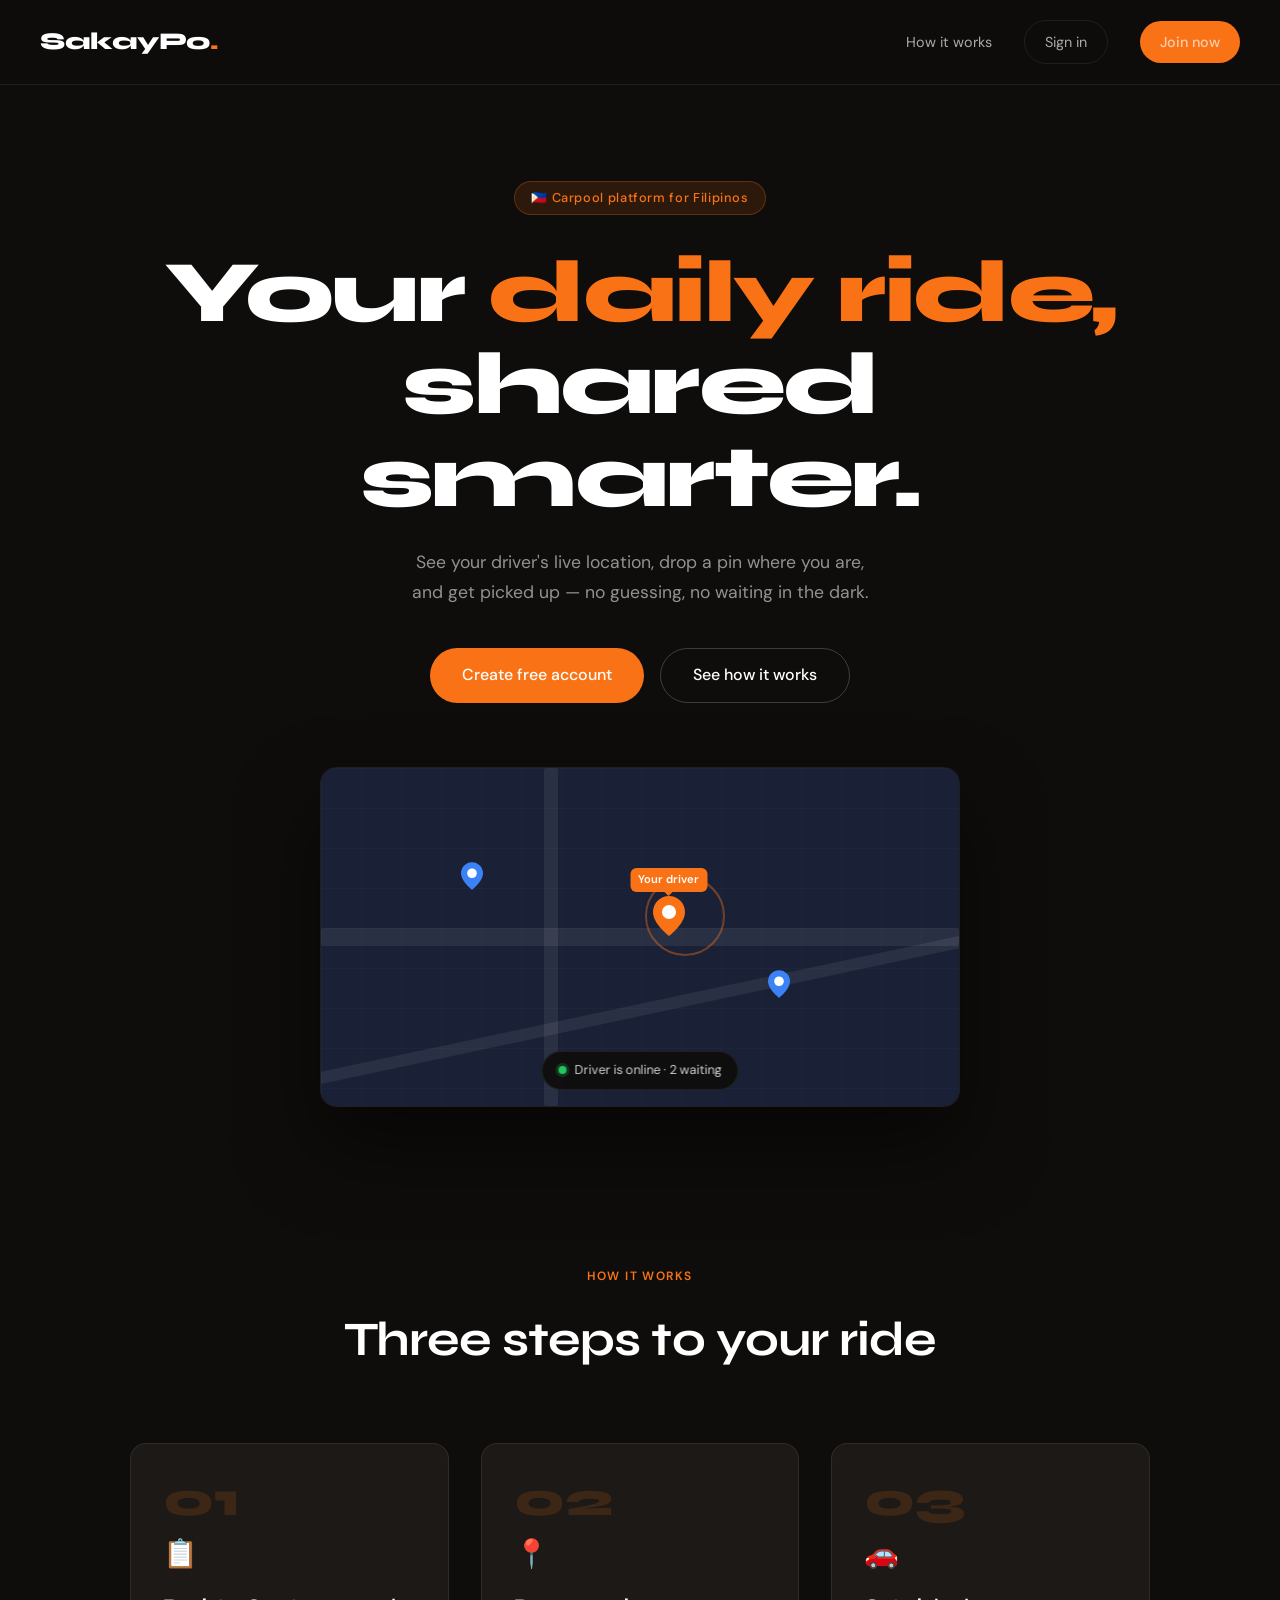
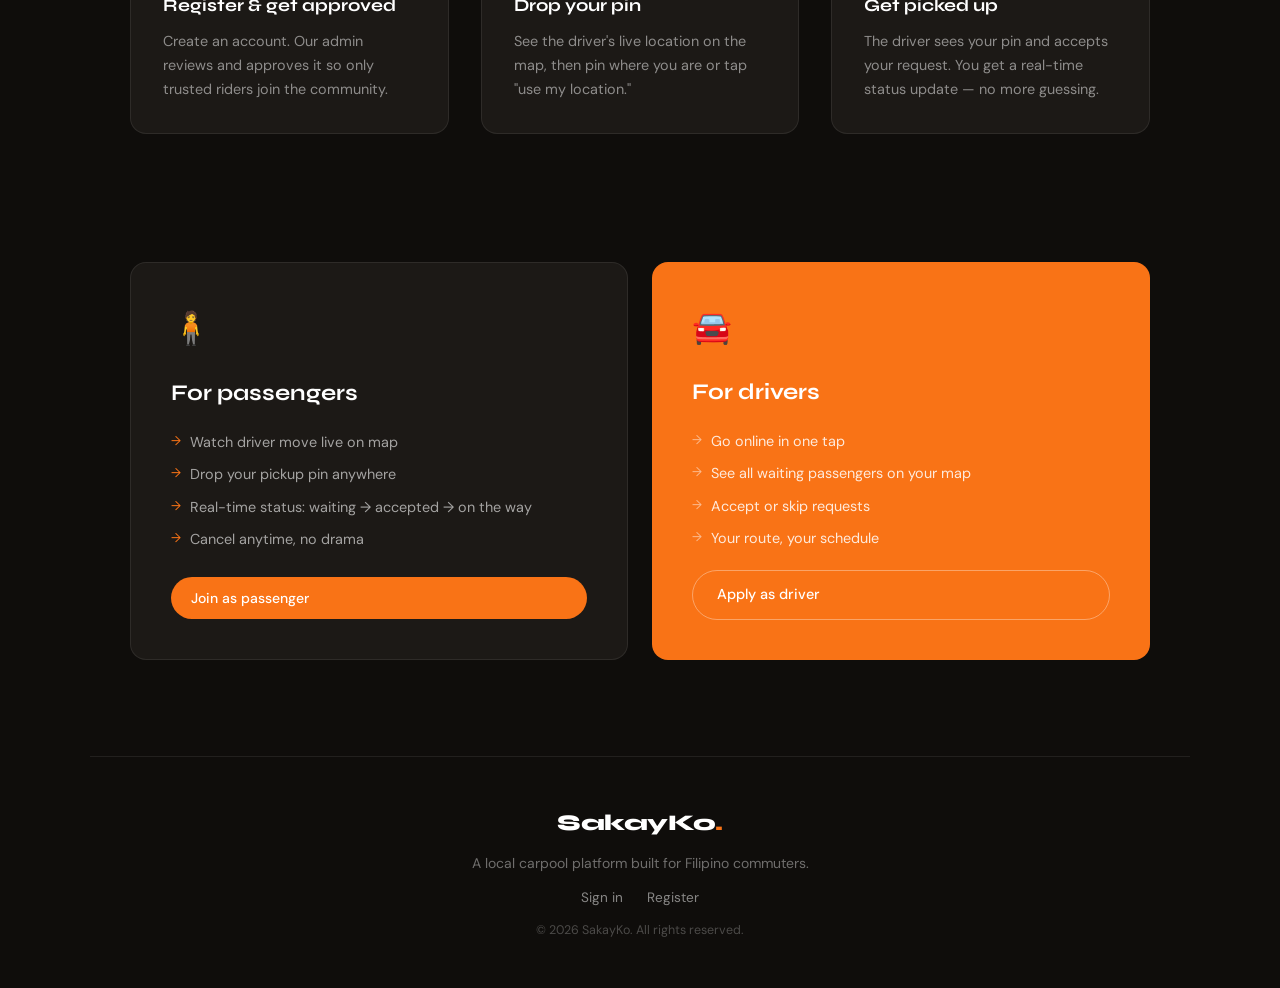
==== index.html @ fe5be933 "Commit to me First" ====
<!DOCTYPE html>
<html lang="en">
<head>
  <meta charset="UTF-8">
  <meta name="viewport" content="width=device-width, initial-scale=1.0">
  <title>SakayKo — Carpool Made Local</title>
  <link rel="preconnect" href="https://fonts.googleapis.com">
  <link href="https://fonts.googleapis.com/css2?family=Syne:wght@400;600;700;800&family=DM+Sans:ital,wght@0,300;0,400;0,500;1,300&display=swap" rel="stylesheet">
  <link rel="stylesheet" href="css/style.css">
</head>
<body>

  <!-- NAV -->
  <nav class="nav">
    <a href="index.html" class="nav-logo">SakayPo<span class="dot">.</span></a>
    <div class="nav-links">
      <a href="#how">How it works</a>
      <a href="pages/login.html" class="btn-ghost">Sign in</a>
      <a href="pages/register.html" class="btn-primary">Join now</a>
    </div>
  </nav>

  <!-- HERO -->
  <section class="hero">
    <div class="hero-tag">🇵🇭 Carpool platform for Filipinos</div>
    <h1 class="hero-title">
      Your <em>daily ride,</em><br>shared smarter.
    </h1>
    <p class="hero-sub">
      See your driver's live location, drop a pin where you are,<br>
      and get picked up — no guessing, no waiting in the dark.
    </p>
    <div class="hero-cta">
      <a href="pages/register.html" class="btn-primary btn-lg">Create free account</a>
      <a href="#how" class="btn-outline btn-lg">See how it works</a>
    </div>
    <div class="hero-visual">
      <div class="map-mockup">
        <div class="map-bg"></div>
        <div class="map-road map-road-h"></div>
        <div class="map-road map-road-v"></div>
        <div class="map-road map-road-diag"></div>
        <div class="pulse-ring"></div>
        <div class="driver-pin">
          <svg width="32" height="40" viewBox="0 0 32 40"><path d="M16 0C7.163 0 0 7.163 0 16c0 12 16 24 16 24S32 28 32 16C32 7.163 24.837 0 16 0z" fill="#F97316"/><circle cx="16" cy="16" r="7" fill="white"/></svg>
          <div class="pin-label">Your driver</div>
        </div>
        <div class="passenger-pin passenger-pin-1">
          <svg width="22" height="28" viewBox="0 0 32 40"><path d="M16 0C7.163 0 0 7.163 0 16c0 12 16 24 16 24S32 28 32 16C32 7.163 24.837 0 16 0z" fill="#3B82F6"/><circle cx="16" cy="16" r="7" fill="white"/></svg>
        </div>
        <div class="passenger-pin passenger-pin-2">
          <svg width="22" height="28" viewBox="0 0 32 40"><path d="M16 0C7.163 0 0 7.163 0 16c0 12 16 24 16 24S32 28 32 16C32 7.163 24.837 0 16 0z" fill="#3B82F6"/><circle cx="16" cy="16" r="7" fill="white"/></svg>
        </div>
        <div class="status-card">
          <div class="status-dot online"></div>
          <span>Driver is online · 2 waiting</span>
        </div>
      </div>
    </div>
  </section>

  <!-- HOW IT WORKS -->
  <section class="how" id="how">
    <div class="how-label">How it works</div>
    <h2 class="how-title">Three steps to your ride</h2>
    <div class="steps">
      <div class="step">
        <div class="step-num">01</div>
        <div class="step-icon">📋</div>
        <h3>Register & get approved</h3>
        <p>Create an account. Our admin reviews and approves it so only trusted riders join the community.</p>
      </div>
      <div class="step">
        <div class="step-num">02</div>
        <div class="step-icon">📍</div>
        <h3>Drop your pin</h3>
        <p>See the driver's live location on the map, then pin where you are or tap "use my location."</p>
      </div>
      <div class="step">
        <div class="step-num">03</div>
        <div class="step-icon">🚗</div>
        <h3>Get picked up</h3>
        <p>The driver sees your pin and accepts your request. You get a real-time status update — no more guessing.</p>
      </div>
    </div>
  </section>

  <!-- ROLES -->
  <section class="roles">
    <div class="role-card role-passenger">
      <div class="role-icon">🧍</div>
      <h3>For passengers</h3>
      <ul>
        <li>Watch driver move live on map</li>
        <li>Drop your pickup pin anywhere</li>
        <li>Real-time status: waiting → accepted → on the way</li>
        <li>Cancel anytime, no drama</li>
      </ul>
      <a href="pages/register.html" class="btn-primary">Join as passenger</a>
    </div>
    <div class="role-card role-driver">
      <div class="role-icon">🚘</div>
      <h3>For drivers</h3>
      <ul>
        <li>Go online in one tap</li>
        <li>See all waiting passengers on your map</li>
        <li>Accept or skip requests</li>
        <li>Your route, your schedule</li>
      </ul>
      <a href="pages/register.html" class="btn-outline-light">Apply as driver</a>
    </div>
  </section>

  <!-- FOOTER -->
  <footer class="footer">
    <div class="footer-logo">SakayKo<span class="dot">.</span></div>
    <p>A local carpool platform built for Filipino commuters.</p>
    <div class="footer-links">
      <a href="pages/login.html">Sign in</a>
      <a href="pages/register.html">Register</a>
    </div>
    <div class="footer-copy">© 2026 SakayKo. All rights reserved.</div>
  </footer>

</body>
</html>
---- css/style.css ----
/* ─── Reset & Base ─── */
*, *::before, *::after { box-sizing: border-box; margin: 0; padding: 0; }

:root {
  --orange: #F97316;
  --orange-dark: #EA6B0E;
  --orange-light: #FFF0E6;
  --blue: #3B82F6;
  --blue-dark: #1D4ED8;
  --dark: #0F0D0B;
  --dark-2: #1C1916;
  --dark-3: #2A2622;
  --mid: #6B6560;
  --light: #F5F3F0;
  --white: #FFFFFF;
  --border: rgba(255,255,255,0.08);
  --radius: 16px;
  --radius-sm: 10px;
  --font-display: 'Syne', sans-serif;
  --font-body: 'DM Sans', sans-serif;
}

html { scroll-behavior: smooth; }

body {
  font-family: var(--font-body);
  background: var(--dark);
  color: var(--white);
  line-height: 1.6;
  min-height: 100vh;
}

/* ─── Nav ─── */
.nav {
  display: flex;
  align-items: center;
  justify-content: space-between;
  padding: 1.25rem 2.5rem;
  position: sticky;
  top: 0;
  z-index: 100;
  background: rgba(15,13,11,0.85);
  backdrop-filter: blur(12px);
  border-bottom: 1px solid var(--border);
}

.nav-logo {
  font-family: var(--font-display);
  font-size: 1.5rem;
  font-weight: 800;
  color: var(--white);
  text-decoration: none;
  letter-spacing: -0.02em;
}

.dot { color: var(--orange); }

.nav-links {
  display: flex;
  align-items: center;
  gap: 2rem;
}

.nav-links a {
  font-family: var(--font-body);
  font-size: 0.9rem;
  color: rgba(255,255,255,0.65);
  text-decoration: none;
  transition: color 0.2s;
}
.nav-links a:hover { color: var(--white); }

/* ─── Buttons ─── */
.btn-primary {
  display: inline-flex;
  align-items: center;
  gap: 6px;
  background: var(--orange);
  color: var(--white);
  font-family: var(--font-body);
  font-weight: 500;
  font-size: 0.875rem;
  padding: 0.6rem 1.25rem;
  border-radius: 50px;
  text-decoration: none;
  border: none;
  cursor: pointer;
  transition: background 0.2s, transform 0.15s;
}
.btn-primary:hover { background: var(--orange-dark); transform: translateY(-1px); }

.btn-ghost {
  display: inline-flex;
  align-items: center;
  background: transparent;
  color: rgba(255,255,255,0.7);
  font-family: var(--font-body);
  font-weight: 400;
  font-size: 0.875rem;
  padding: 0.6rem 1.25rem;
  border-radius: 50px;
  text-decoration: none;
  border: 1px solid var(--border);
  transition: all 0.2s;
}
.btn-ghost:hover { border-color: rgba(255,255,255,0.25); color: var(--white); }

.btn-outline {
  display: inline-flex;
  align-items: center;
  gap: 6px;
  background: transparent;
  color: var(--white);
  font-family: var(--font-body);
  font-weight: 500;
  font-size: 0.875rem;
  padding: 0.6rem 1.25rem;
  border-radius: 50px;
  text-decoration: none;
  border: 1px solid rgba(255,255,255,0.2);
  transition: all 0.2s;
}
.btn-outline:hover { border-color: var(--white); }

.btn-outline-light {
  display: inline-flex;
  align-items: center;
  gap: 6px;
  background: transparent;
  color: var(--white);
  font-family: var(--font-body);
  font-weight: 500;
  font-size: 0.9rem;
  padding: 0.75rem 1.5rem;
  border-radius: 50px;
  text-decoration: none;
  border: 1px solid rgba(255,255,255,0.35);
  transition: all 0.2s;
}
.btn-outline-light:hover { background: rgba(255,255,255,0.1); }

.btn-lg { font-size: 1rem; padding: 0.85rem 2rem; }

/* ─── Hero ─── */
.hero {
  max-width: 1100px;
  margin: 0 auto;
  padding: 6rem 2.5rem 4rem;
  text-align: center;
}

.hero-tag {
  display: inline-block;
  font-size: 0.8rem;
  font-weight: 500;
  letter-spacing: 0.05em;
  color: var(--orange);
  background: rgba(249,115,22,0.12);
  border: 1px solid rgba(249,115,22,0.25);
  border-radius: 50px;
  padding: 0.35rem 1rem;
  margin-bottom: 2rem;
}

.hero-title {
  font-family: var(--font-display);
  font-size: clamp(3rem, 7vw, 5.5rem);
  font-weight: 800;
  line-height: 1.05;
  letter-spacing: -0.03em;
  color: var(--white);
  margin-bottom: 1.5rem;
}
.hero-title em {
  font-style: normal;
  color: var(--orange);
  position: relative;
}

.hero-sub {
  font-size: 1.1rem;
  color: rgba(255,255,255,0.55);
  max-width: 520px;
  margin: 0 auto 2.5rem;
  line-height: 1.7;
}

.hero-cta {
  display: flex;
  gap: 1rem;
  justify-content: center;
  flex-wrap: wrap;
  margin-bottom: 4rem;
}

/* Map mockup */
.hero-visual { max-width: 640px; margin: 0 auto; }

.map-mockup {
  position: relative;
  width: 100%;
  height: 340px;
  border-radius: var(--radius);
  overflow: hidden;
  border: 1px solid var(--border);
  box-shadow: 0 40px 80px rgba(0,0,0,0.5);
}

.map-bg {
  position: absolute; inset: 0;
  background: #1a2035;
  background-image:
    linear-gradient(rgba(255,255,255,0.02) 1px, transparent 1px),
    linear-gradient(90deg, rgba(255,255,255,0.02) 1px, transparent 1px);
  background-size: 40px 40px;
}

.map-road {
  position: absolute;
  background: rgba(255,255,255,0.07);
  border-radius: 2px;
}
.map-road-h { left: 0; right: 0; top: 50%; height: 18px; transform: translateY(-50%); }
.map-road-v { top: 0; bottom: 0; left: 35%; width: 14px; }
.map-road-diag {
  width: 200%; height: 12px;
  top: 70%; left: -50%;
  transform: rotate(-12deg);
  transform-origin: center;
}

/* Pulse ring around driver */
.pulse-ring {
  position: absolute;
  top: 44%; left: 57%;
  transform: translate(-50%, -50%);
  width: 80px; height: 80px;
  border-radius: 50%;
  border: 2px solid rgba(249,115,22,0.4);
  animation: pulse 2s ease-out infinite;
}
@keyframes pulse {
  0% { transform: translate(-50%,-50%) scale(0.6); opacity: 1; }
  100% { transform: translate(-50%,-50%) scale(1.8); opacity: 0; }
}

.driver-pin {
  position: absolute;
  top: 38%; left: 52%;
  animation: float 3s ease-in-out infinite;
}
@keyframes float {
  0%, 100% { transform: translateY(0); }
  50% { transform: translateY(-6px); }
}

.pin-label {
  position: absolute;
  top: -28px; left: 50%;
  transform: translateX(-50%);
  background: var(--orange);
  color: white;
  font-size: 0.7rem;
  font-weight: 600;
  white-space: nowrap;
  padding: 3px 8px;
  border-radius: 6px;
  font-family: var(--font-body);
}
.pin-label::after {
  content: '';
  position: absolute;
  top: 100%; left: 50%;
  transform: translateX(-50%);
  border: 4px solid transparent;
  border-top-color: var(--orange);
}

.passenger-pin { position: absolute; animation: float 3s ease-in-out infinite; }
.passenger-pin-1 { top: 28%; left: 22%; animation-delay: 0.8s; }
.passenger-pin-2 { top: 60%; left: 70%; animation-delay: 1.5s; }

.status-card {
  position: absolute;
  bottom: 16px; left: 50%;
  transform: translateX(-50%);
  display: flex;
  align-items: center;
  gap: 8px;
  background: rgba(15,13,11,0.9);
  border: 1px solid var(--border);
  border-radius: 50px;
  padding: 8px 16px;
  font-size: 0.8rem;
  color: rgba(255,255,255,0.8);
  font-family: var(--font-body);
  white-space: nowrap;
  backdrop-filter: blur(8px);
}
.status-dot {
  width: 8px; height: 8px;
  border-radius: 50%;
}
.status-dot.online { background: #22C55E; box-shadow: 0 0 0 3px rgba(34,197,94,0.2); }

/* ─── How it works ─── */
.how {
  max-width: 1100px;
  margin: 0 auto;
  padding: 6rem 2.5rem;
  text-align: center;
}

.how-label {
  font-size: 0.75rem;
  font-weight: 600;
  letter-spacing: 0.12em;
  text-transform: uppercase;
  color: var(--orange);
  margin-bottom: 1rem;
}

.how-title {
  font-family: var(--font-display);
  font-size: clamp(2rem, 4vw, 3rem);
  font-weight: 700;
  letter-spacing: -0.02em;
  margin-bottom: 4rem;
}

.steps {
  display: grid;
  grid-template-columns: repeat(auto-fit, minmax(260px, 1fr));
  gap: 2rem;
}

.step {
  background: var(--dark-2);
  border: 1px solid var(--border);
  border-radius: var(--radius);
  padding: 2rem;
  text-align: left;
  transition: border-color 0.2s, transform 0.2s;
}
.step:hover { border-color: rgba(249,115,22,0.3); transform: translateY(-4px); }

.step-num {
  font-family: var(--font-display);
  font-size: 3rem;
  font-weight: 800;
  color: rgba(249,115,22,0.15);
  line-height: 1;
  margin-bottom: 0.5rem;
}

.step-icon { font-size: 1.75rem; margin-bottom: 1rem; }

.step h3 {
  font-family: var(--font-display);
  font-size: 1.1rem;
  font-weight: 700;
  margin-bottom: 0.6rem;
  color: var(--white);
}

.step p {
  font-size: 0.9rem;
  color: rgba(255,255,255,0.5);
  line-height: 1.65;
}

/* ─── Roles ─── */
.roles {
  max-width: 1100px;
  margin: 0 auto;
  padding: 2rem 2.5rem 6rem;
  display: grid;
  grid-template-columns: 1fr 1fr;
  gap: 1.5rem;
}

.role-card {
  border-radius: var(--radius);
  padding: 2.5rem;
  display: flex;
  flex-direction: column;
  gap: 1.25rem;
}

.role-passenger {
  background: var(--dark-2);
  border: 1px solid var(--border);
}

.role-driver {
  background: var(--orange);
}

.role-icon { font-size: 2rem; }

.role-card h3 {
  font-family: var(--font-display);
  font-size: 1.4rem;
  font-weight: 700;
}

.role-passenger h3 { color: var(--white); }
.role-driver h3 { color: var(--white); }

.role-card ul {
  list-style: none;
  display: flex;
  flex-direction: column;
  gap: 0.6rem;
  flex: 1;
}

.role-card li {
  font-size: 0.9rem;
  padding-left: 1.2rem;
  position: relative;
}
.role-card li::before {
  content: '→';
  position: absolute;
  left: 0;
  font-size: 0.8rem;
}
.role-passenger li { color: rgba(255,255,255,0.6); }
.role-passenger li::before { color: var(--orange); }
.role-driver li { color: rgba(255,255,255,0.85); }
.role-driver li::before { color: rgba(255,255,255,0.5); }

/* ─── Footer ─── */
.footer {
  border-top: 1px solid var(--border);
  max-width: 1100px;
  margin: 0 auto;
  padding: 3rem 2.5rem;
  display: flex;
  flex-direction: column;
  align-items: center;
  gap: 0.75rem;
  text-align: center;
}

.footer-logo {
  font-family: var(--font-display);
  font-size: 1.4rem;
  font-weight: 800;
  letter-spacing: -0.02em;
}

.footer p { font-size: 0.875rem; color: rgba(255,255,255,0.4); }

.footer-links {
  display: flex;
  gap: 1.5rem;
}
.footer-links a {
  font-size: 0.85rem;
  color: rgba(255,255,255,0.5);
  text-decoration: none;
  transition: color 0.2s;
}
.footer-links a:hover { color: var(--orange); }

.footer-copy { font-size: 0.78rem; color: rgba(255,255,255,0.25); }

/* ─── Auth Pages (shared) ─── */
.auth-page {
  min-height: 100vh;
  display: flex;
  align-items: center;
  justify-content: center;
  padding: 2rem;
  background: var(--dark);
  position: relative;
}

.auth-page::before {
  content: '';
  position: fixed; inset: 0;
  background:
    radial-gradient(ellipse 60% 50% at 20% 30%, rgba(249,115,22,0.07) 0%, transparent 70%),
    radial-gradient(ellipse 50% 40% at 80% 70%, rgba(59,130,246,0.05) 0%, transparent 70%);
  pointer-events: none;
}

.auth-card {
  width: 100%;
  max-width: 440px;
  background: var(--dark-2);
  border: 1px solid var(--border);
  border-radius: 24px;
  padding: 2.5rem;
  position: relative;
  z-index: 1;
}

.auth-logo {
  font-family: var(--font-display);
  font-size: 1.5rem;
  font-weight: 800;
  color: var(--white);
  text-decoration: none;
  letter-spacing: -0.02em;
  display: block;
  margin-bottom: 2rem;
}

.auth-title {
  font-family: var(--font-display);
  font-size: 1.75rem;
  font-weight: 700;
  letter-spacing: -0.02em;
  margin-bottom: 0.4rem;
}

.auth-sub {
  font-size: 0.875rem;
  color: rgba(255,255,255,0.45);
  margin-bottom: 2rem;
}

/* Form */
.form-group { margin-bottom: 1.1rem; }

.form-label {
  display: block;
  font-size: 0.8rem;
  font-weight: 500;
  color: rgba(255,255,255,0.6);
  margin-bottom: 0.4rem;
  letter-spacing: 0.02em;
}

.form-input {
  width: 100%;
  background: var(--dark-3);
  border: 1px solid rgba(255,255,255,0.1);
  border-radius: var(--radius-sm);
  padding: 0.75rem 1rem;
  font-family: var(--font-body);
  font-size: 0.95rem;
  color: var(--white);
  outline: none;
  transition: border-color 0.2s, box-shadow 0.2s;
}
.form-input::placeholder { color: rgba(255,255,255,0.2); }
.form-input:focus {
  border-color: var(--orange);
  box-shadow: 0 0 0 3px rgba(249,115,22,0.12);
}

.form-select {
  width: 100%;
  background: var(--dark-3);
  border: 1px solid rgba(255,255,255,0.1);
  border-radius: var(--radius-sm);
  padding: 0.75rem 1rem;
  font-family: var(--font-body);
  font-size: 0.95rem;
  color: var(--white);
  outline: none;
  transition: border-color 0.2s;
  appearance: none;
  cursor: pointer;
}
.form-select:focus { border-color: var(--orange); }
.form-select option { background: var(--dark-2); }

.form-row { display: grid; grid-template-columns: 1fr 1fr; gap: 0.75rem; }

.btn-submit {
  width: 100%;
  background: var(--orange);
  color: var(--white);
  font-family: var(--font-body);
  font-size: 1rem;
  font-weight: 500;
  padding: 0.85rem;
  border-radius: 50px;
  border: none;
  cursor: pointer;
  margin-top: 0.5rem;
  transition: background 0.2s, transform 0.15s;
}
.btn-submit:hover { background: var(--orange-dark); transform: translateY(-1px); }
.btn-submit:disabled { opacity: 0.5; cursor: not-allowed; transform: none; }

.auth-footer {
  margin-top: 1.5rem;
  text-align: center;
  font-size: 0.875rem;
  color: rgba(255,255,255,0.4);
}
.auth-footer a { color: var(--orange); text-decoration: none; }
.auth-footer a:hover { text-decoration: underline; }

/* Alert messages */
.alert {
  display: none;
  padding: 0.75rem 1rem;
  border-radius: var(--radius-sm);
  font-size: 0.875rem;
  margin-bottom: 1rem;
}
.alert.show { display: block; }
.alert-error { background: rgba(239,68,68,0.12); border: 1px solid rgba(239,68,68,0.25); color: #FCA5A5; }
.alert-success { background: rgba(34,197,94,0.1); border: 1px solid rgba(34,197,94,0.2); color: #86EFAC; }
.alert-warning { background: rgba(249,115,22,0.1); border: 1px solid rgba(249,115,22,0.2); color: #FED7AA; }

/* Pending screen */
.pending-icon {
  font-size: 3rem;
  margin-bottom: 1rem;
  display: block;
  text-align: center;
}
.pending-title {
  font-family: var(--font-display);
  font-size: 1.5rem;
  font-weight: 700;
  text-align: center;
  margin-bottom: 0.75rem;
}
.pending-text {
  font-size: 0.9rem;
  color: rgba(255,255,255,0.5);
  text-align: center;
  line-height: 1.7;
  margin-bottom: 2rem;
}
.pending-steps {
  display: flex;
  flex-direction: column;
  gap: 0.75rem;
  margin-bottom: 2rem;
}
.pending-step {
  display: flex;
  align-items: center;
  gap: 0.75rem;
  padding: 0.75rem 1rem;
  background: var(--dark-3);
  border-radius: var(--radius-sm);
  font-size: 0.875rem;
  color: rgba(255,255,255,0.6);
}
.pending-step .step-icon-sm {
  width: 32px; height: 32px;
  border-radius: 50%;
  display: flex; align-items: center; justify-content: center;
  font-size: 0.9rem;
  flex-shrink: 0;
}
.step-done { background: rgba(34,197,94,0.15); }
.step-current { background: rgba(249,115,22,0.15); }
.step-next { background: rgba(255,255,255,0.05); }

/* Admin dashboard base */
.admin-layout {
  display: flex;
  min-height: 100vh;
  background: var(--dark);
}
.admin-sidebar {
  width: 240px;
  background: var(--dark-2);
  border-right: 1px solid var(--border);
  padding: 1.5rem;
  display: flex;
  flex-direction: column;
  gap: 0.5rem;
  flex-shrink: 0;
}
.admin-logo {
  font-family: var(--font-display);
  font-size: 1.3rem;
  font-weight: 800;
  letter-spacing: -0.02em;
  margin-bottom: 1.5rem;
  display: block;
  text-decoration: none;
  color: var(--white);
}
.sidebar-link {
  display: flex;
  align-items: center;
  gap: 0.75rem;
  padding: 0.65rem 0.85rem;
  border-radius: var(--radius-sm);
  font-size: 0.875rem;
  color: rgba(255,255,255,0.5);
  text-decoration: none;
  transition: all 0.15s;
}
.sidebar-link:hover, .sidebar-link.active { background: var(--dark-3); color: var(--white); }
.sidebar-link.active { color: var(--orange); }

.admin-main {
  flex: 1;
  padding: 2rem 2.5rem;
  overflow: auto;
}
.admin-header {
  display: flex;
  align-items: center;
  justify-content: space-between;
  margin-bottom: 2rem;
}
.admin-header h1 {
  font-family: var(--font-display);
  font-size: 1.75rem;
  font-weight: 700;
  letter-spacing: -0.02em;
}
.badge {
  display: inline-block;
  font-size: 0.7rem;
  font-weight: 600;
  padding: 3px 8px;
  border-radius: 50px;
}
.badge-pending { background: rgba(249,115,22,0.15); color: var(--orange); }
.badge-approved { background: rgba(34,197,94,0.12); color: #4ADE80; }
.badge-rejected { background: rgba(239,68,68,0.12); color: #F87171; }

.table-wrap {
  background: var(--dark-2);
  border: 1px solid var(--border);
  border-radius: var(--radius);
  overflow: hidden;
}
table { width: 100%; border-collapse: collapse; }
th {
  text-align: left;
  font-size: 0.75rem;
  font-weight: 600;
  letter-spacing: 0.07em;
  text-transform: uppercase;
  color: rgba(255,255,255,0.35);
  padding: 0.85rem 1.25rem;
  border-bottom: 1px solid var(--border);
}
td {
  padding: 1rem 1.25rem;
  font-size: 0.875rem;
  color: rgba(255,255,255,0.75);
  border-bottom: 1px solid rgba(255,255,255,0.04);
}
tr:last-child td { border-bottom: none; }
tr:hover td { background: rgba(255,255,255,0.02); }

.action-btn {
  font-size: 0.78rem;
  font-weight: 500;
  padding: 4px 12px;
  border-radius: 50px;
  border: none;
  cursor: pointer;
  font-family: var(--font-body);
  transition: all 0.15s;
}
.action-approve { background: rgba(34,197,94,0.15); color: #4ADE80; }
.action-approve:hover { background: rgba(34,197,94,0.25); }
.action-reject { background: rgba(239,68,68,0.12); color: #F87171; margin-left: 6px; }
.action-reject:hover { background: rgba(239,68,68,0.22); }

/* Divider */
.divider {
  display: flex;
  align-items: center;
  gap: 0.75rem;
  margin: 1.25rem 0;
  color: rgba(255,255,255,0.2);
  font-size: 0.8rem;
}
.divider::before, .divider::after {
  content: '';
  flex: 1;
  height: 1px;
  background: rgba(255,255,255,0.08);
}

/* Spinner */
.spinner {
  display: inline-block;
  width: 16px; height: 16px;
  border: 2px solid rgba(255,255,255,0.2);
  border-top-color: white;
  border-radius: 50%;
  animation: spin 0.7s linear infinite;
  margin-right: 6px;
  vertical-align: middle;
}
@keyframes spin { to { transform: rotate(360deg); } }

/* Map page */
.map-page {
  display: flex;
  flex-direction: column;
  height: 100vh;
  background: var(--dark);
}
.map-topbar {
  display: flex;
  align-items: center;
  justify-content: space-between;
  padding: 1rem 1.5rem;
  background: var(--dark-2);
  border-bottom: 1px solid var(--border);
  z-index: 10;
  flex-shrink: 0;
}
.map-container { flex: 1; position: relative; }
#map { width: 100%; height: 100%; }

.map-panel {
  position: absolute;
  top: 1rem; right: 1rem;
  width: 280px;
  background: rgba(28,25,22,0.95);
  border: 1px solid var(--border);
  border-radius: var(--radius);
  padding: 1.25rem;
  z-index: 500;
  backdrop-filter: blur(12px);
}
.map-panel h3 {
  font-family: var(--font-display);
  font-size: 1rem;
  font-weight: 700;
  margin-bottom: 1rem;
}

/* Responsive */
@media (max-width: 768px) {
  .nav { padding: 1rem 1.25rem; }
  .nav-links a:not(.btn-primary):not(.btn-ghost) { display: none; }
  .hero { padding: 4rem 1.25rem 3rem; }
  .how { padding: 4rem 1.25rem; }
  .roles { grid-template-columns: 1fr; padding: 1rem 1.25rem 4rem; }
  .form-row { grid-template-columns: 1fr; }
  .auth-card { padding: 1.75rem; }
  .admin-sidebar { display: none; }
  .admin-main { padding: 1.25rem; }
}
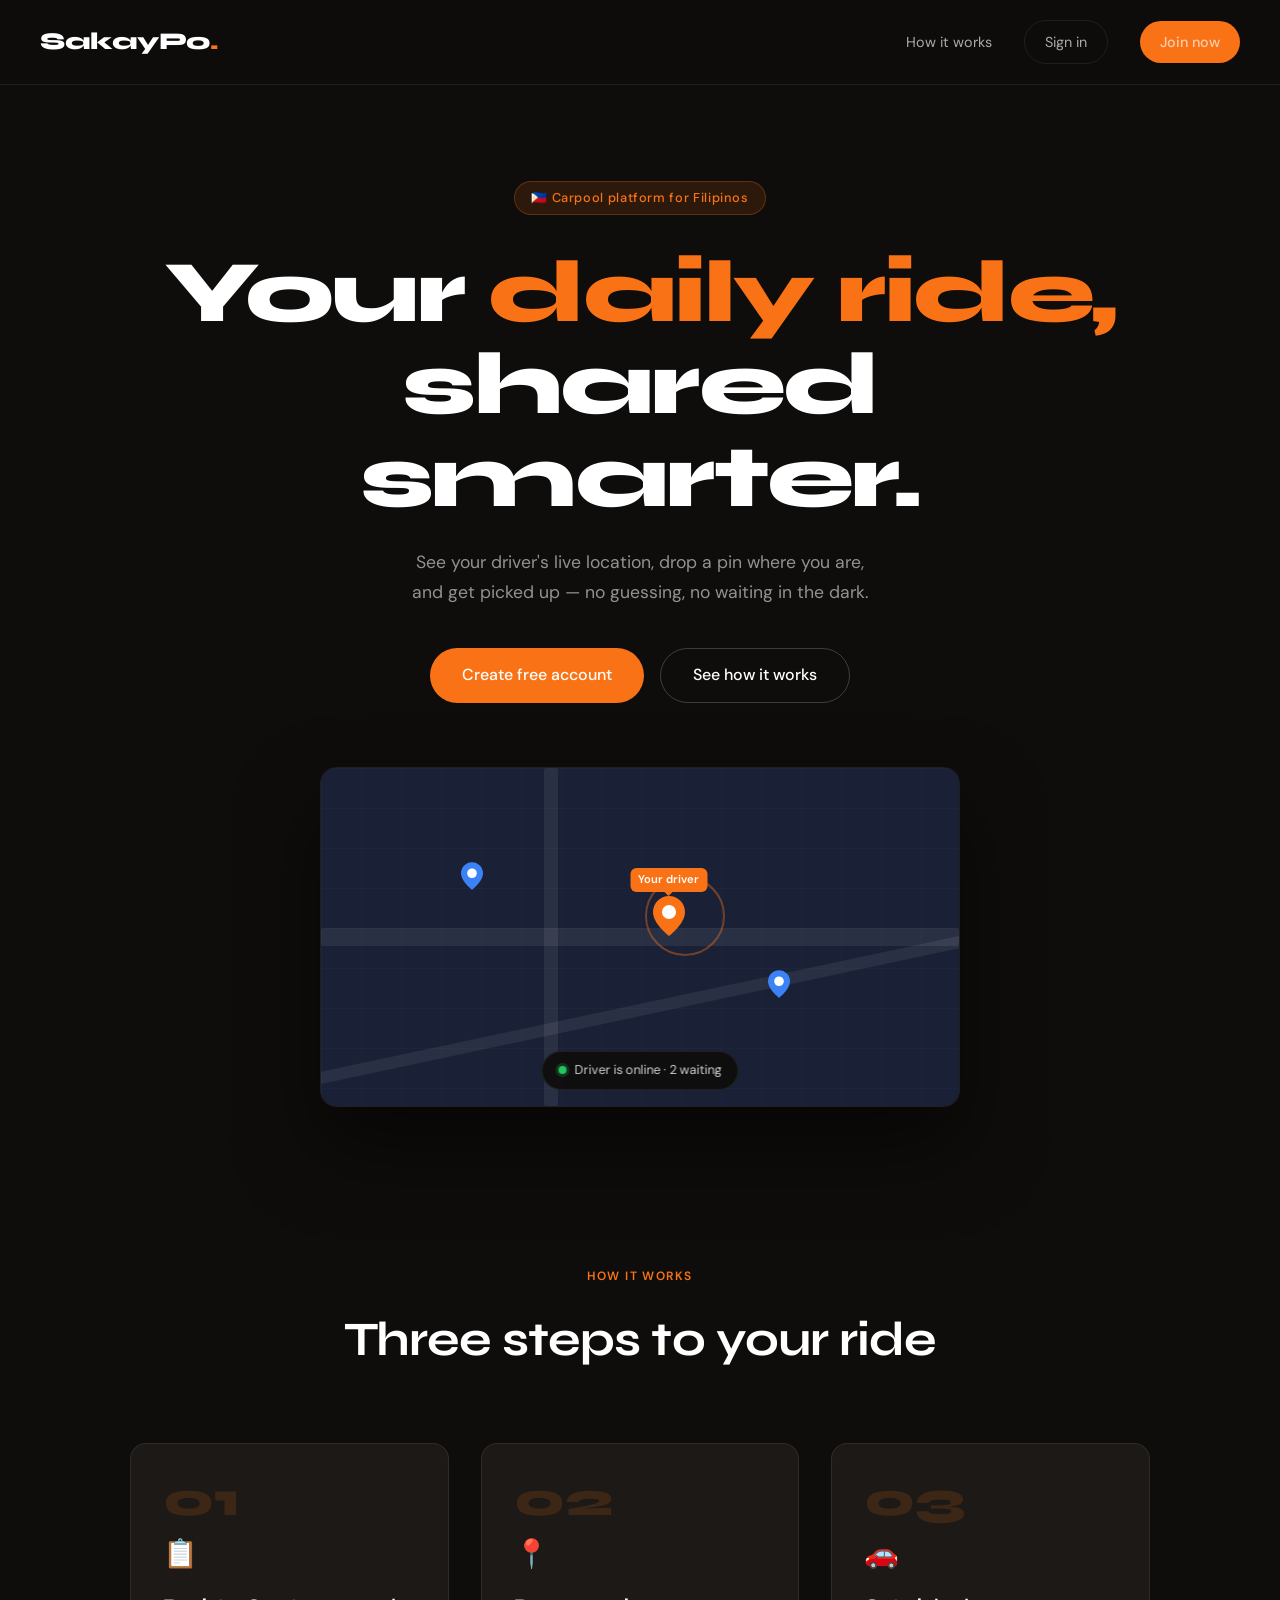
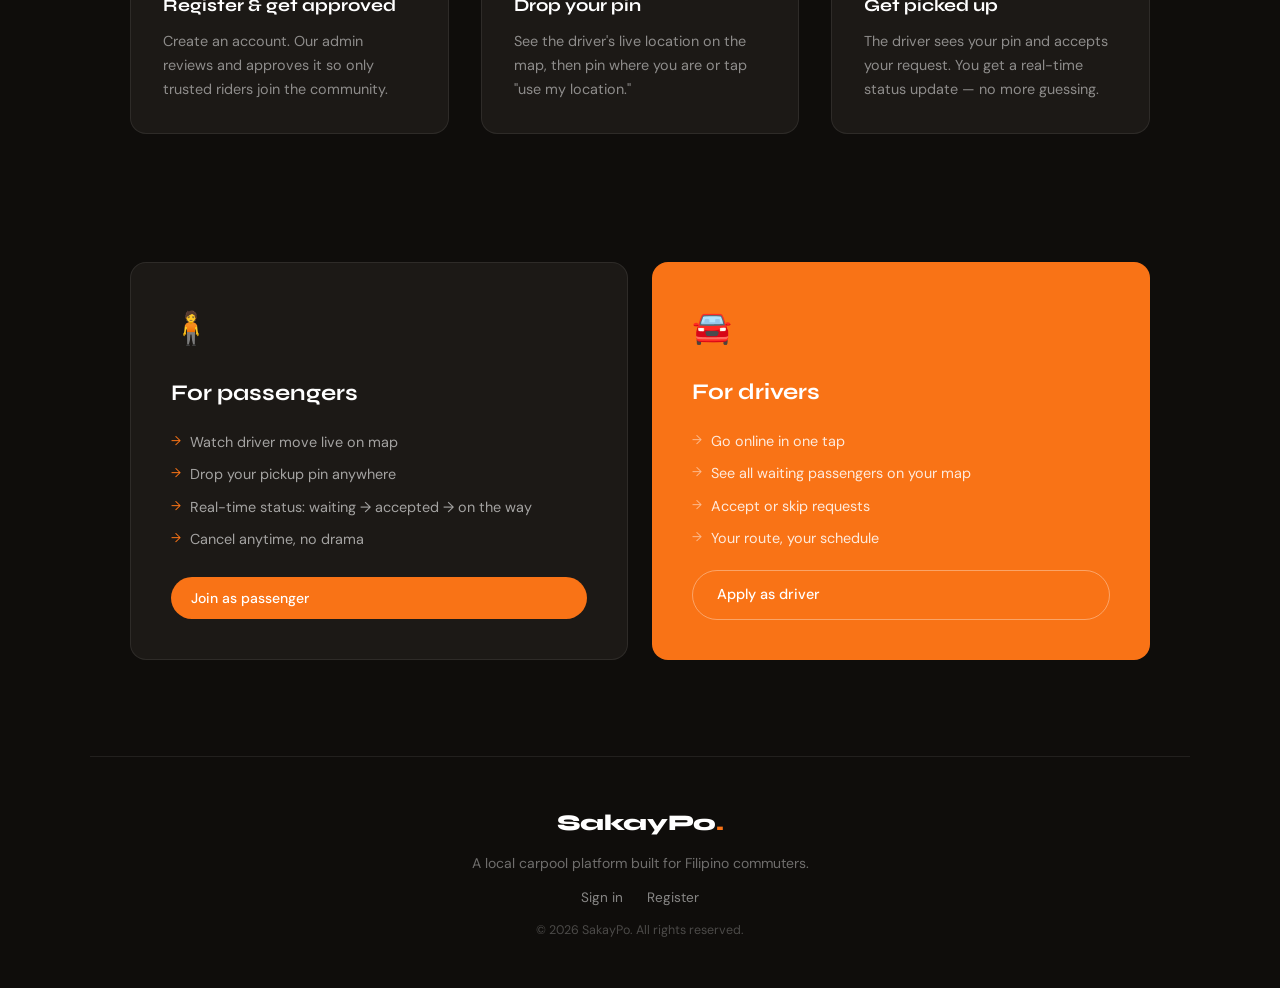
==== commit f63d3da9: "Simple Fix" ====
--- a/index.html
+++ b/index.html
@@ -3,7 +3,7 @@
 <head>
   <meta charset="UTF-8">
   <meta name="viewport" content="width=device-width, initial-scale=1.0">
-  <title>SakayKo — Carpool Made Local</title>
+  <title>SakayPo — Carpool Made Local</title>
   <link rel="preconnect" href="https://fonts.googleapis.com">
   <link href="https://fonts.googleapis.com/css2?family=Syne:wght@400;600;700;800&family=DM+Sans:ital,wght@0,300;0,400;0,500;1,300&display=swap" rel="stylesheet">
   <link rel="stylesheet" href="css/style.css">
@@ -113,13 +113,13 @@
 
   <!-- FOOTER -->
   <footer class="footer">
-    <div class="footer-logo">SakayKo<span class="dot">.</span></div>
+    <div class="footer-logo">SakayPo<span class="dot">.</span></div>
     <p>A local carpool platform built for Filipino commuters.</p>
     <div class="footer-links">
       <a href="pages/login.html">Sign in</a>
       <a href="pages/register.html">Register</a>
     </div>
-    <div class="footer-copy">© 2026 SakayKo. All rights reserved.</div>
+    <div class="footer-copy">© 2026 SakayPo. All rights reserved.</div>
   </footer>
 
 </body>
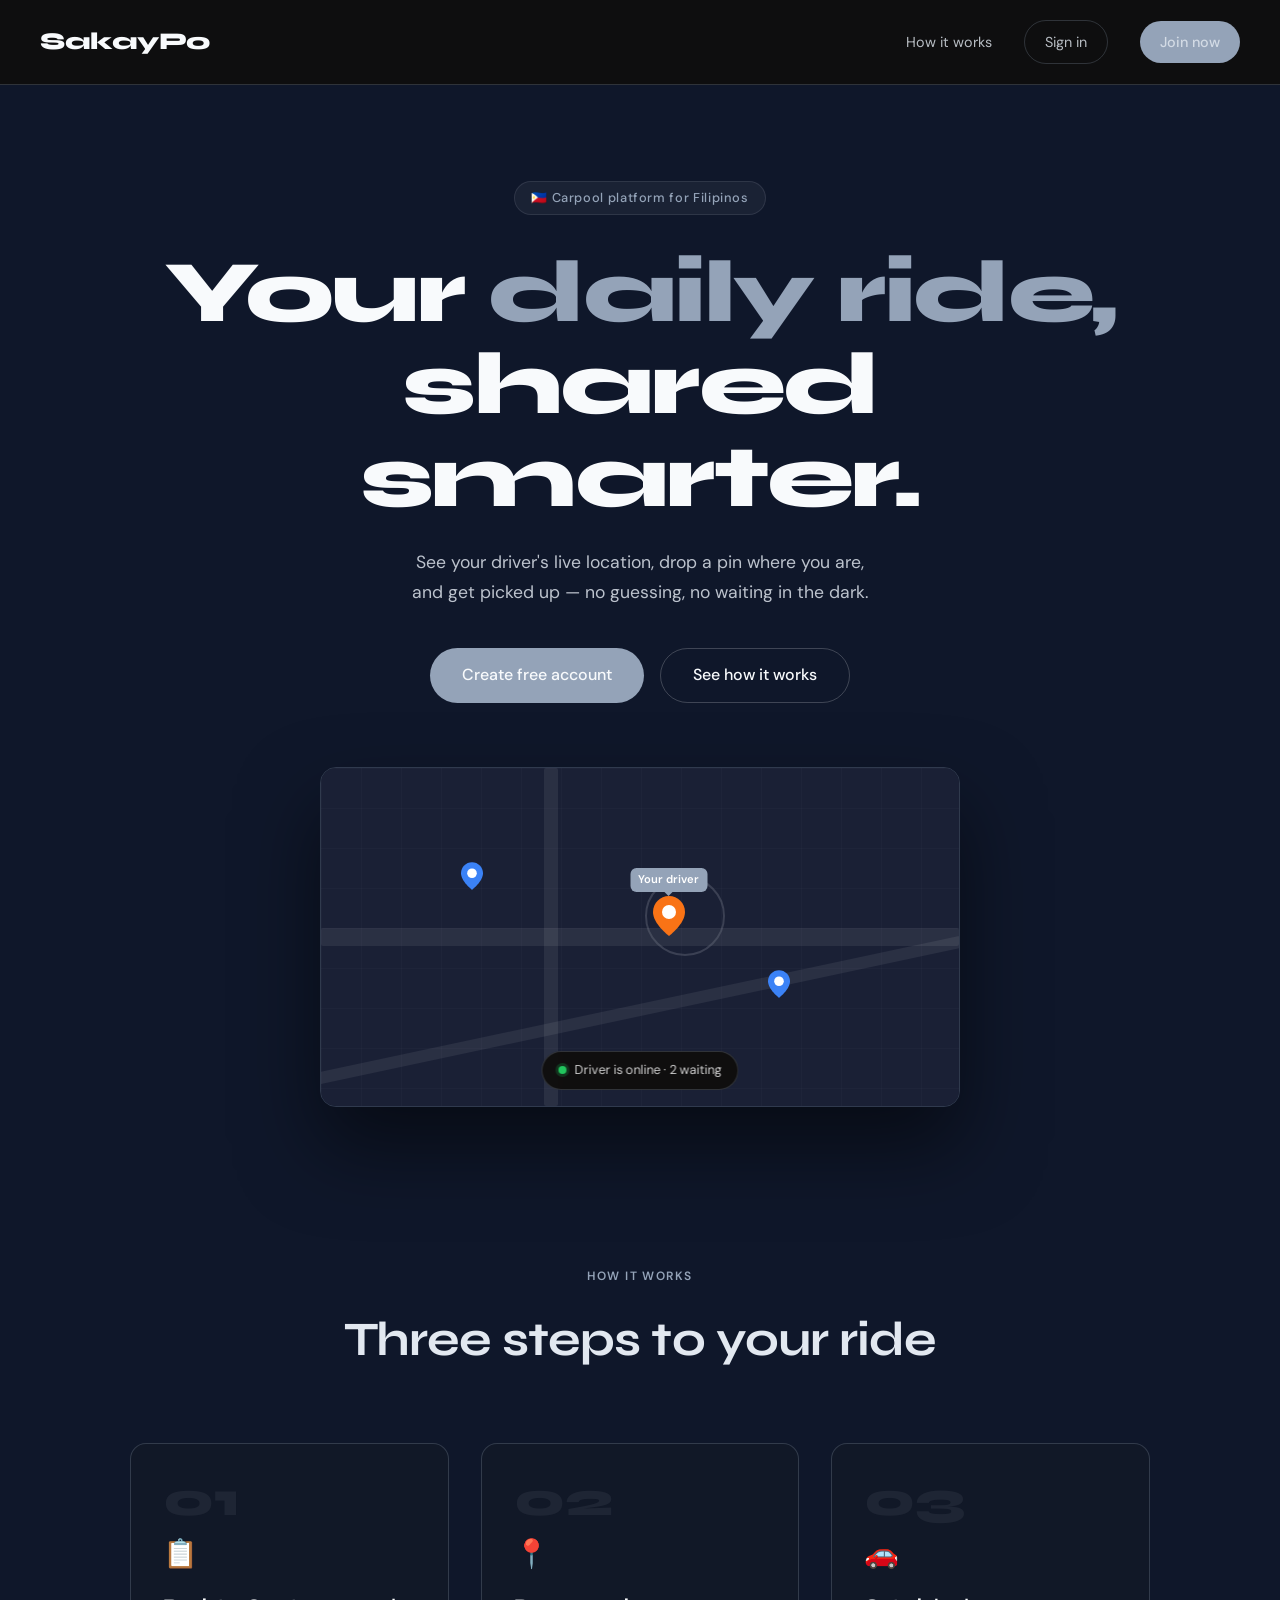
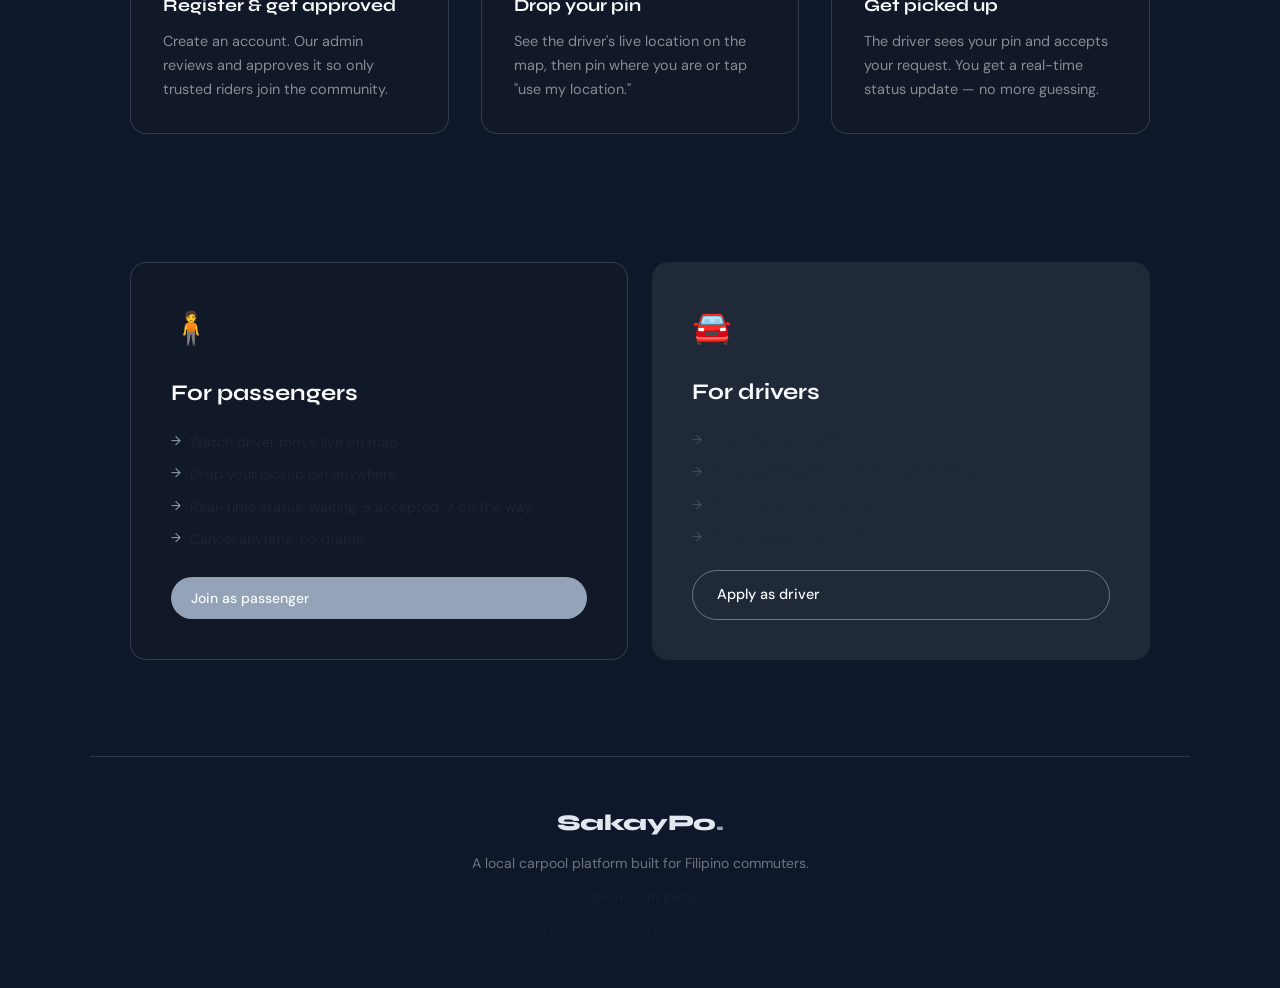
==== commit 83a80cca: "With Logo" ====
--- a/index.html
+++ b/index.html
@@ -4,6 +4,7 @@
   <meta charset="UTF-8">
   <meta name="viewport" content="width=device-width, initial-scale=1.0">
   <title>SakayPo — Carpool Made Local</title>
+  <link rel="icon" href="image/carlogo.png">
   <link rel="preconnect" href="https://fonts.googleapis.com">
   <link href="https://fonts.googleapis.com/css2?family=Syne:wght@400;600;700;800&family=DM+Sans:ital,wght@0,300;0,400;0,500;1,300&display=swap" rel="stylesheet">
   <link rel="stylesheet" href="css/style.css">
@@ -12,7 +13,7 @@
 
   <!-- NAV -->
   <nav class="nav">
-    <a href="index.html" class="nav-logo">SakayPo<span class="dot">.</span></a>
+    <a href="index.html" class="nav-logo">SakayPo</a>
     <div class="nav-links">
       <a href="#how">How it works</a>
       <a href="pages/login.html" class="btn-ghost">Sign in</a>
--- a/css/style.css
+++ b/css/style.css
@@ -2,18 +2,18 @@
 *, *::before, *::after { box-sizing: border-box; margin: 0; padding: 0; }
 
 :root {
-  --orange: #F97316;
-  --orange-dark: #EA6B0E;
-  --orange-light: #FFF0E6;
-  --blue: #3B82F6;
+  --primary: #94A3B8;
+  --primary-dark: #64748B;
+  --primary-light: #CBD5E1;
+  --blue: #60A5FA;
   --blue-dark: #1D4ED8;
-  --dark: #0F0D0B;
-  --dark-2: #1C1916;
-  --dark-3: #2A2622;
-  --mid: #6B6560;
-  --light: #F5F3F0;
-  --white: #FFFFFF;
-  --border: rgba(255,255,255,0.08);
+  --dark: #0F172A;
+  --dark-2: #111827;
+  --dark-3: #1F2937;
+  --mid: #94A3B8;
+  --light: #E2E8F0;
+  --white: #F8FAFC;
+  --border: rgba(148,163,184,0.25);
   --radius: 16px;
   --radius-sm: 10px;
   --font-display: 'Syne', sans-serif;
@@ -25,7 +25,7 @@
 body {
   font-family: var(--font-body);
   background: var(--dark);
-  color: var(--white);
+  color: var(--light);
   line-height: 1.6;
   min-height: 100vh;
 }
@@ -45,6 +45,9 @@
 }
 
 .nav-logo {
+  display: inline-flex;
+  align-items: center;
+  gap: 0.6rem;
   font-family: var(--font-display);
   font-size: 1.5rem;
   font-weight: 800;
@@ -53,7 +56,14 @@
   letter-spacing: -0.02em;
 }
 
-.dot { color: var(--orange); }
+.nav-logo .logo-icon {
+  width: 35px;
+  height: 35px;
+  object-fit: contain;
+  border-radius: 8px;
+}
+
+.dot { color: var(--primary); }
 
 .nav-links {
   display: flex;
@@ -64,18 +74,18 @@
 .nav-links a {
   font-family: var(--font-body);
   font-size: 0.9rem;
-  color: rgba(255,255,255,0.65);
+  color: rgba(226,232,240,0.8);
   text-decoration: none;
   transition: color 0.2s;
 }
-.nav-links a:hover { color: var(--white); }
+.nav-links a:hover { color: var(--light); }
 
 /* ─── Buttons ─── */
 .btn-primary {
   display: inline-flex;
   align-items: center;
   gap: 6px;
-  background: var(--orange);
+  background: var(--primary);
   color: var(--white);
   font-family: var(--font-body);
   font-weight: 500;
@@ -87,13 +97,13 @@
   cursor: pointer;
   transition: background 0.2s, transform 0.15s;
 }
-.btn-primary:hover { background: var(--orange-dark); transform: translateY(-1px); }
+.btn-primary:hover { background: var(--primary-dark); transform: translateY(-1px); }
 
 .btn-ghost {
   display: inline-flex;
   align-items: center;
   background: transparent;
-  color: rgba(255,255,255,0.7);
+  color: rgba(226,232,240,0.85);
   font-family: var(--font-body);
   font-weight: 400;
   font-size: 0.875rem;
@@ -154,9 +164,9 @@
   font-size: 0.8rem;
   font-weight: 500;
   letter-spacing: 0.05em;
-  color: var(--orange);
-  background: rgba(249,115,22,0.12);
-  border: 1px solid rgba(249,115,22,0.25);
+  color: var(--primary);
+  background: rgba(107,114,128,0.12);
+  border: 1px solid rgba(107,114,128,0.25);
   border-radius: 50px;
   padding: 0.35rem 1rem;
   margin-bottom: 2rem;
@@ -173,13 +183,13 @@
 }
 .hero-title em {
   font-style: normal;
-  color: var(--orange);
+  color: var(--primary);
   position: relative;
 }
 
 .hero-sub {
   font-size: 1.1rem;
-  color: rgba(255,255,255,0.55);
+  color: rgba(226,232,240,0.82);
   max-width: 520px;
   margin: 0 auto 2.5rem;
   line-height: 1.7;
@@ -236,7 +246,7 @@
   transform: translate(-50%, -50%);
   width: 80px; height: 80px;
   border-radius: 50%;
-  border: 2px solid rgba(249,115,22,0.4);
+  border: 2px solid rgba(107,114,128,0.4);
   animation: pulse 2s ease-out infinite;
 }
 @keyframes pulse {
@@ -258,7 +268,7 @@
   position: absolute;
   top: -28px; left: 50%;
   transform: translateX(-50%);
-  background: var(--orange);
+  background: var(--primary);
   color: white;
   font-size: 0.7rem;
   font-weight: 600;
@@ -273,7 +283,7 @@
   top: 100%; left: 50%;
   transform: translateX(-50%);
   border: 4px solid transparent;
-  border-top-color: var(--orange);
+  border-top-color: var(--primary);
 }
 
 .passenger-pin { position: absolute; animation: float 3s ease-in-out infinite; }
@@ -316,7 +326,7 @@
   font-weight: 600;
   letter-spacing: 0.12em;
   text-transform: uppercase;
-  color: var(--orange);
+  color: var(--primary);
   margin-bottom: 1rem;
 }
 
@@ -342,13 +352,13 @@
   text-align: left;
   transition: border-color 0.2s, transform 0.2s;
 }
-.step:hover { border-color: rgba(249,115,22,0.3); transform: translateY(-4px); }
+..step:hover { border-color: rgba(107,114,128,0.3); transform: translateY(-4px); }
 
 .step-num {
   font-family: var(--font-display);
   font-size: 3rem;
   font-weight: 800;
-  color: rgba(249,115,22,0.15);
+  color: rgba(107,114,128,0.15);
   line-height: 1;
   margin-bottom: 0.5rem;
 }
@@ -393,7 +403,7 @@
 }
 
 .role-driver {
-  background: var(--orange);
+  background: var(--dark-3);
 }
 
 .role-icon { font-size: 2rem; }
@@ -426,10 +436,10 @@
   left: 0;
   font-size: 0.8rem;
 }
-.role-passenger li { color: rgba(255,255,255,0.6); }
-.role-passenger li::before { color: var(--orange); }
-.role-driver li { color: rgba(255,255,255,0.85); }
-.role-driver li::before { color: rgba(255,255,255,0.5); }
+.role-passenger li { color: rgba(31,41,55,0.75); }
+.role-passenger li::before { color: var(--primary); }
+.role-driver li { color: rgba(31,41,55,0.85); }
+.role-driver li::before { color: rgba(107,114,128,0.5); }
 
 /* ─── Footer ─── */
 .footer {
@@ -459,30 +469,35 @@
 }
 .footer-links a {
   font-size: 0.85rem;
-  color: rgba(255,255,255,0.5);
+  color: rgba(31,41,55,0.5);
   text-decoration: none;
   transition: color 0.2s;
 }
-.footer-links a:hover { color: var(--orange); }
-
-.footer-copy { font-size: 0.78rem; color: rgba(255,255,255,0.25); }
+.footer-links a:hover { color: var(--primary); }
+
+.footer-copy { font-size: 0.78rem; color: rgba(31,41,55,0.35); }
 
 /* ─── Auth Pages (shared) ─── */
 .auth-page {
   min-height: 100vh;
   display: flex;
-  align-items: center;
+  align-items: flex-start;
   justify-content: center;
-  padding: 2rem;
+  padding: 0.5rem 0.75rem 1rem;
   background: var(--dark);
   position: relative;
+}
+.auth-card {
+  margin-top: 0;
+  padding-top: 1rem;
+  box-shadow: 0 10px 30px rgba(0, 0, 0, 0.35);
 }
 
 .auth-page::before {
   content: '';
   position: fixed; inset: 0;
   background:
-    radial-gradient(ellipse 60% 50% at 20% 30%, rgba(249,115,22,0.07) 0%, transparent 70%),
+    radial-gradient(ellipse 60% 50% at 20% 30%, rgba(107,114,128,0.07) 0%, transparent 70%),
     radial-gradient(ellipse 50% 40% at 80% 70%, rgba(59,130,246,0.05) 0%, transparent 70%);
   pointer-events: none;
 }
@@ -499,14 +514,24 @@
 }
 
 .auth-logo {
+  display: inline-flex;
+  align-items: center;
+  gap: 0.55rem;
   font-family: var(--font-display);
   font-size: 1.5rem;
   font-weight: 800;
   color: var(--white);
   text-decoration: none;
   letter-spacing: -0.02em;
+  margin-bottom: 2rem;
+}
+
+.auth-logo .logo-icon {
+  width: 32px;
+  height: 32px;
+  object-fit: contain;
+  border-radius: 6px;
   display: block;
-  margin-bottom: 2rem;
 }
 
 .auth-title {
@@ -547,35 +572,35 @@
   outline: none;
   transition: border-color 0.2s, box-shadow 0.2s;
 }
-.form-input::placeholder { color: rgba(255,255,255,0.2); }
+.form-input::placeholder { color: rgba(31,41,55,0.25); }
 .form-input:focus {
-  border-color: var(--orange);
-  box-shadow: 0 0 0 3px rgba(249,115,22,0.12);
+  border-color: var(--primary);
+  box-shadow: 0 0 0 3px rgba(107,114,128,0.12);
 }
 
 .form-select {
   width: 100%;
   background: var(--dark-3);
-  border: 1px solid rgba(255,255,255,0.1);
+  border: 1px solid rgba(15,23,42,0.25);
   border-radius: var(--radius-sm);
   padding: 0.75rem 1rem;
   font-family: var(--font-body);
   font-size: 0.95rem;
-  color: var(--white);
+  color: var(--light);
   outline: none;
   transition: border-color 0.2s;
   appearance: none;
   cursor: pointer;
 }
-.form-select:focus { border-color: var(--orange); }
+.form-select:focus { border-color: var(--primary); }
 .form-select option { background: var(--dark-2); }
 
 .form-row { display: grid; grid-template-columns: 1fr 1fr; gap: 0.75rem; }
 
 .btn-submit {
   width: 100%;
-  background: var(--orange);
-  color: var(--white);
+  background: var(--primary);
+  color: var(--light);
   font-family: var(--font-body);
   font-size: 1rem;
   font-weight: 500;
@@ -586,16 +611,16 @@
   margin-top: 0.5rem;
   transition: background 0.2s, transform 0.15s;
 }
-.btn-submit:hover { background: var(--orange-dark); transform: translateY(-1px); }
+.btn-submit:hover { background: var(--primary-dark); transform: translateY(-1px); }
 .btn-submit:disabled { opacity: 0.5; cursor: not-allowed; transform: none; }
 
 .auth-footer {
   margin-top: 1.5rem;
   text-align: center;
   font-size: 0.875rem;
-  color: rgba(255,255,255,0.4);
-}
-.auth-footer a { color: var(--orange); text-decoration: none; }
+  color: rgba(226,232,240,0.75);
+}
+.auth-footer a { color: var(--primary); text-decoration: none; }
 .auth-footer a:hover { text-decoration: underline; }
 
 /* Alert messages */
@@ -609,7 +634,7 @@
 .alert.show { display: block; }
 .alert-error { background: rgba(239,68,68,0.12); border: 1px solid rgba(239,68,68,0.25); color: #FCA5A5; }
 .alert-success { background: rgba(34,197,94,0.1); border: 1px solid rgba(34,197,94,0.2); color: #86EFAC; }
-.alert-warning { background: rgba(249,115,22,0.1); border: 1px solid rgba(249,115,22,0.2); color: #FED7AA; }
+.alert-warning { background: rgba(107,114,128,0.1); border: 1px solid rgba(107,114,128,0.2); color: #64748B; }
 
 /* Pending screen */
 .pending-icon {
@@ -656,7 +681,7 @@
   flex-shrink: 0;
 }
 .step-done { background: rgba(34,197,94,0.15); }
-.step-current { background: rgba(249,115,22,0.15); }
+.step-current { background: rgba(107,114,128,0.15); }
 .step-next { background: rgba(255,255,255,0.05); }
 
 /* Admin dashboard base */
@@ -697,7 +722,7 @@
   transition: all 0.15s;
 }
 .sidebar-link:hover, .sidebar-link.active { background: var(--dark-3); color: var(--white); }
-.sidebar-link.active { color: var(--orange); }
+.sidebar-link.active { color: var(--primary); }
 
 .admin-main {
   flex: 1;
@@ -723,7 +748,7 @@
   padding: 3px 8px;
   border-radius: 50px;
 }
-.badge-pending { background: rgba(249,115,22,0.15); color: var(--orange); }
+.badge-pending { background: rgba(107,114,128,0.15); color: var(--primary); }
 .badge-approved { background: rgba(34,197,94,0.12); color: #4ADE80; }
 .badge-rejected { background: rgba(239,68,68,0.12); color: #F87171; }
 
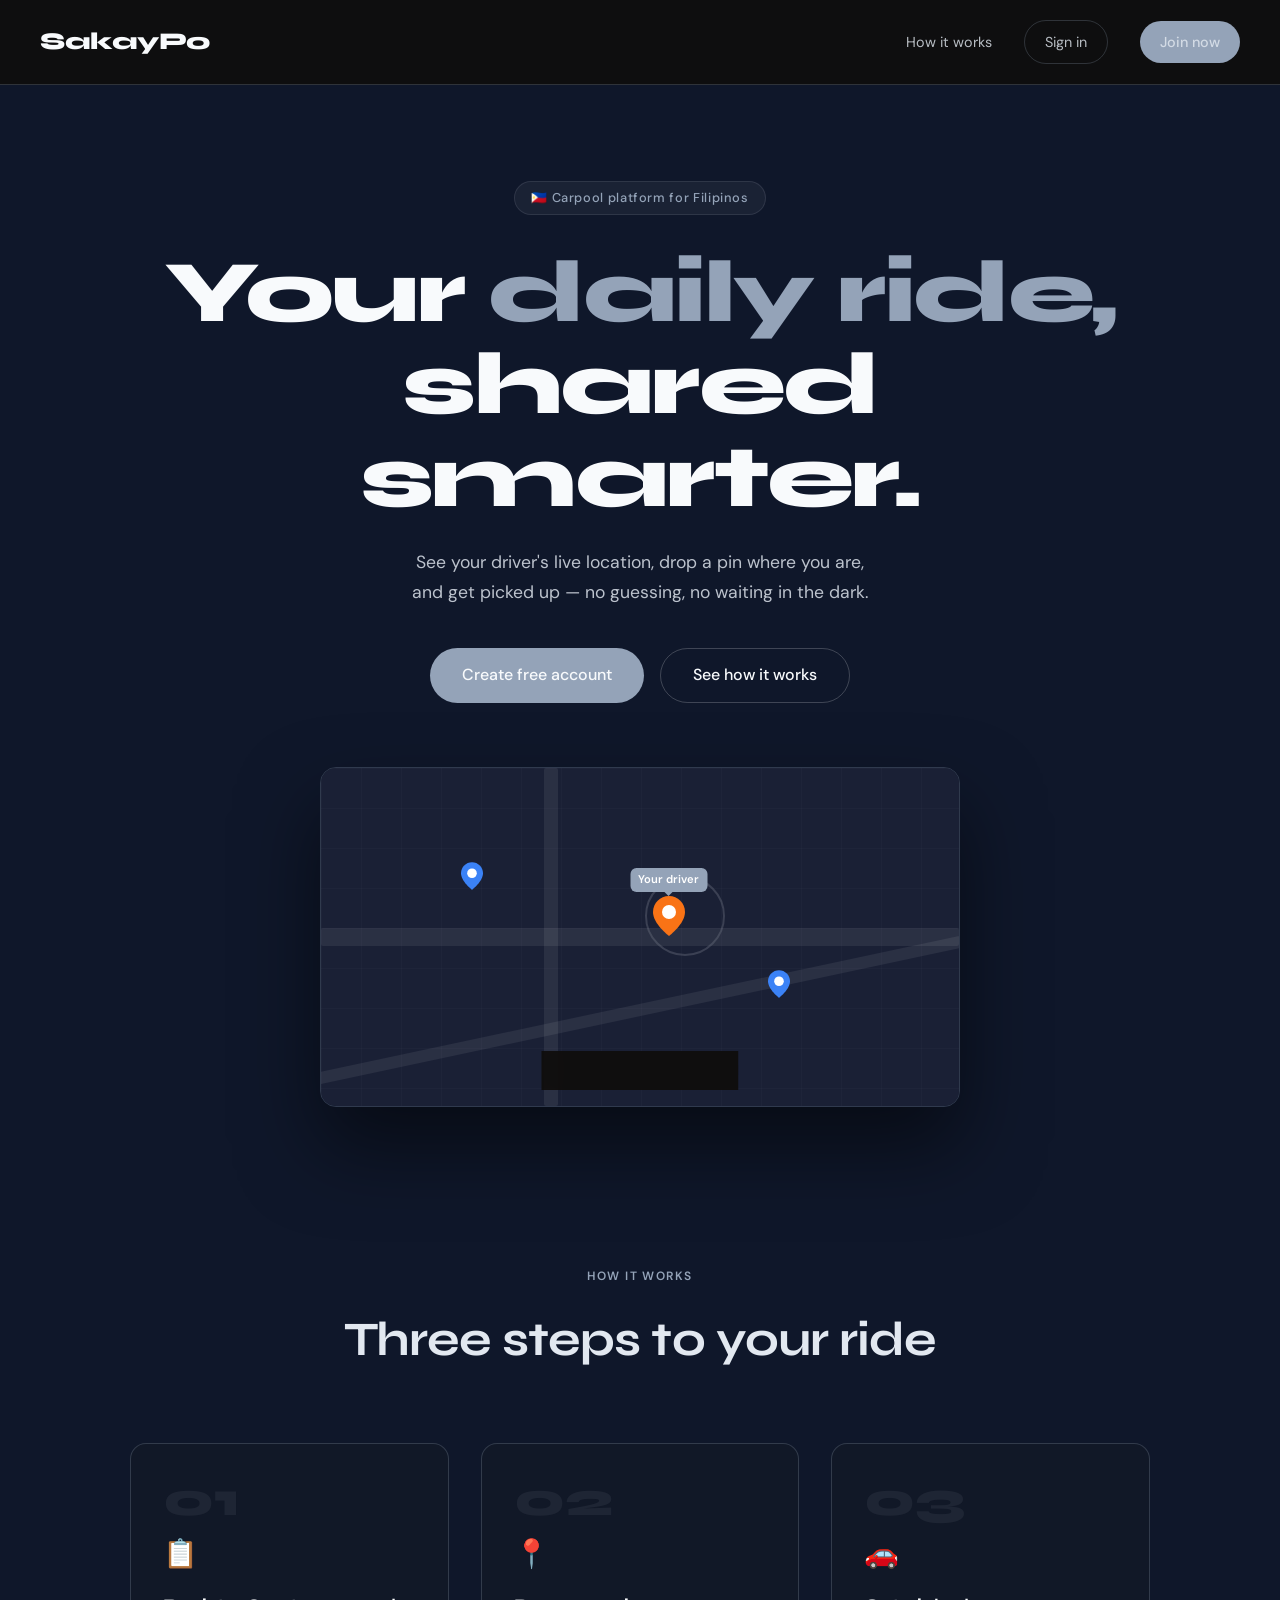
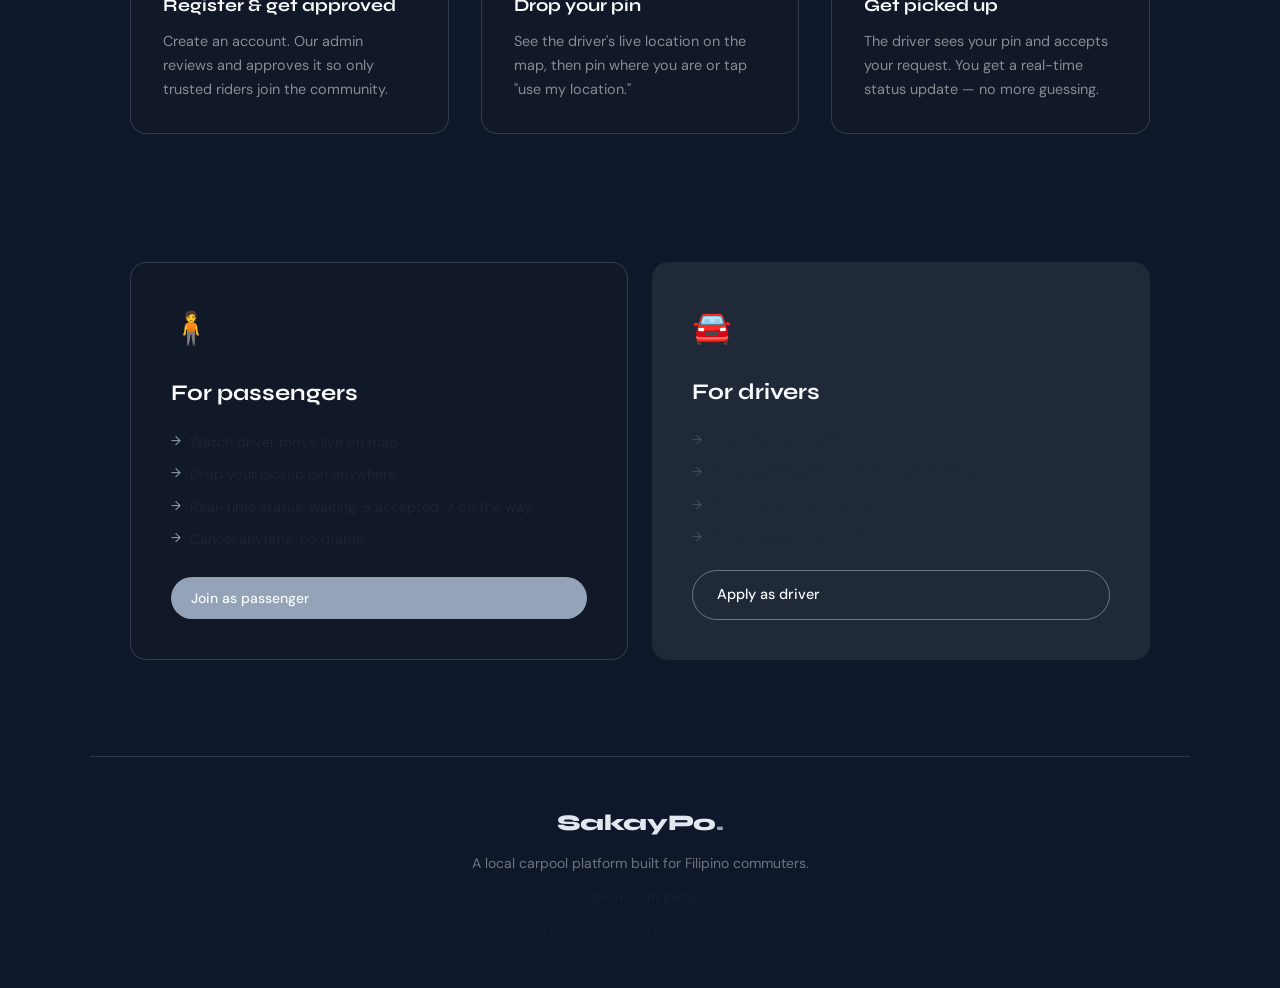
==== commit 3231f8fb: "CHANGING USER" ====
--- a/index.html
+++ b/index.html
@@ -59,8 +59,8 @@
       </div>
     </div>
   </section>
-
-  <!-- HOW IT WORKS -->
+  
+  <!-- HOW IT WORKS This is what we do -->
   <section class="how" id="how">
     <div class="how-label">How it works</div>
     <h2 class="how-title">Three steps to your ride</h2>
